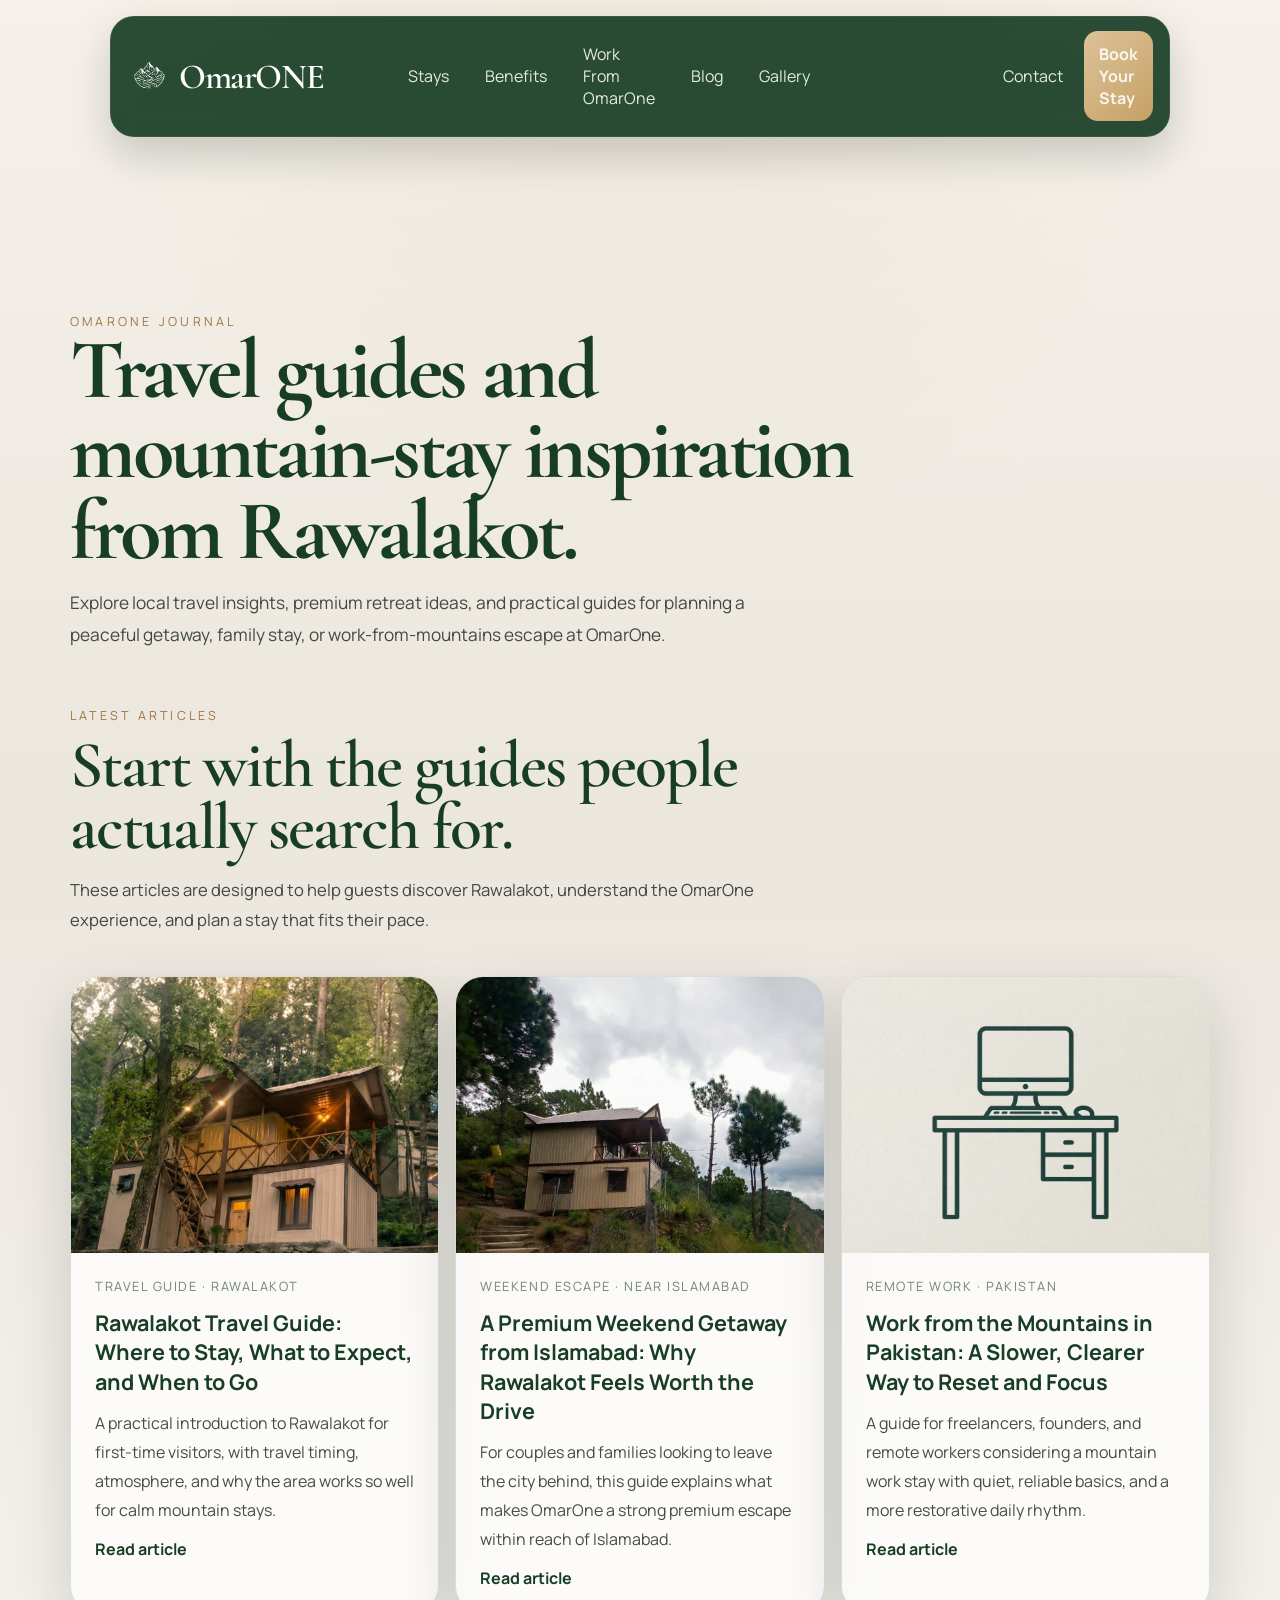
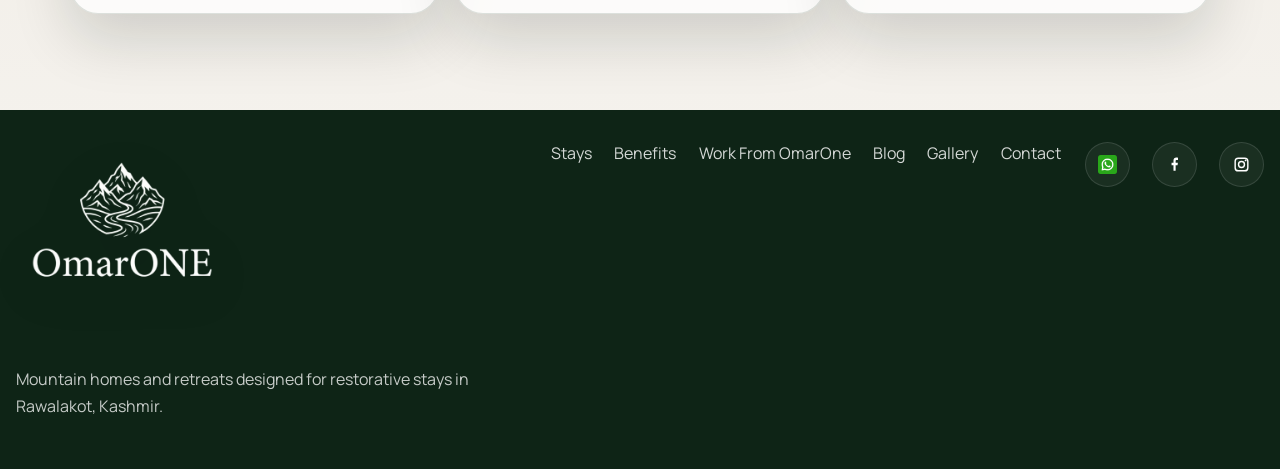
==== blog/index.html @ e8411994 "Add blog section and article pages" ====
<!DOCTYPE html>
<html lang="en-PK">
<head>
  <meta charset="UTF-8">
  <meta name="viewport" content="width=device-width, initial-scale=1.0">
  <title>OmarOne Blog | Rawalakot Guides, Luxury Stays & Mountain Retreat Ideas</title>
  <meta name="description" content="Read OmarOne guides on Rawalakot travel, luxury mountain stays, weekend getaways from Islamabad, and work-from-mountains life in Kashmir.">
  <link rel="canonical" href="https://www.omarone.com/blog/">
  <meta name="robots" content="index, follow, max-image-preview:large, max-snippet:-1, max-video-preview:-1">
  <meta property="og:site_name" content="OmarOne Mountain Homes & Retreats">
  <meta property="og:type" content="website">
  <meta property="og:locale" content="en_PK">
  <meta property="og:url" content="https://www.omarone.com/blog/">
  <meta property="og:title" content="OmarOne Blog | Rawalakot Guides, Luxury Stays & Mountain Retreat Ideas">
  <meta property="og:description" content="Explore local travel guides, premium stay inspiration, and mountain retreat ideas from OmarOne in Rawalakot, Kashmir.">
  <meta property="og:image" content="https://www.omarone.com/assets/website%20listing%20images/3,4/Untitled%20design/1.png">
  <meta property="og:image:alt" content="OmarOne cabin in Rawalakot surrounded by forest">
  <meta name="twitter:card" content="summary_large_image">
  <meta name="twitter:title" content="OmarOne Blog | Rawalakot Guides, Luxury Stays & Mountain Retreat Ideas">
  <meta name="twitter:description" content="Travel guides and premium mountain-stay inspiration from OmarOne in Rawalakot, Kashmir.">
  <meta name="twitter:image" content="https://www.omarone.com/assets/website%20listing%20images/3,4/Untitled%20design/1.png">
  <link rel="icon" href="../assets/just icon.png">
  <link rel="preconnect" href="https://fonts.googleapis.com">
  <link rel="preconnect" href="https://fonts.gstatic.com" crossorigin>
  <link href="https://fonts.googleapis.com/css2?family=Cormorant+Garamond:wght@400;500;600;700&family=Manrope:wght@400;500;600;700;800&display=swap" rel="stylesheet">
  <script type="application/ld+json">
    {
      "@context": "https://schema.org",
      "@type": "Blog",
      "@id": "https://www.omarone.com/blog/#blog",
      "url": "https://www.omarone.com/blog/",
      "name": "OmarOne Blog",
      "description": "Travel guides, retreat ideas, and Rawalakot stay inspiration from OmarOne Mountain Homes & Retreats.",
      "publisher": {
        "@type": "Organization",
        "name": "OmarOne Mountain Homes & Retreats",
        "url": "https://www.omarone.com/"
      }
    }
  </script>
  <link rel="stylesheet" href="../styles.css">
</head>
<body class="blog-page">
  <a class="skip-link" href="#main-content">Skip to content</a>

  <header class="site-header">
    <nav class="nav-shell" aria-label="Primary">
      <a class="brand-lockup" href="/" aria-label="OmarOne home">
        <img class="brand-lockup__icon" src="../assets/just icon.png" alt="">
        <span class="brand-lockup__text" aria-label="OmarOne">OmarONE</span>
      </a>

      <button
        class="nav-toggle"
        type="button"
        aria-expanded="false"
        aria-controls="site-menu"
        aria-label="Open navigation menu"
      >
        <span></span>
        <span></span>
        <span></span>
      </button>

      <div class="nav-links" id="site-menu">
        <a href="/#stays">Stays</a>
        <a href="/#benefits">Benefits</a>
        <a href="/#work-from-omarone">Work From OmarOne</a>
        <a href="/blog/">Blog</a>
        <a class="nav-link-button" href="https://omaronemountainhomes.pixieset.com/" target="_blank" rel="noreferrer" data-meta-track="gallery-open">Gallery</a>
        <a href="/#contact">Contact</a>
        <a class="nav-cta" href="https://wa.me/923324567825" target="_blank" rel="noreferrer" data-meta-track="whatsapp-click">Book Your Stay</a>
      </div>
    </nav>
  </header>

  <main id="main-content">
    <section class="blog-hero">
      <div class="blog-hero__copy">
        <p class="eyebrow">OmarOne Journal</p>
        <h1>Travel guides and mountain-stay inspiration from Rawalakot.</h1>
        <p>
          Explore local travel insights, premium retreat ideas, and practical guides for planning a peaceful getaway,
          family stay, or work-from-mountains escape at OmarOne.
        </p>
      </div>
    </section>

    <section class="section section--blog-index" aria-labelledby="blog-posts-title">
      <div class="section-heading">
        <p class="eyebrow">Latest articles</p>
        <h2 id="blog-posts-title">Start with the guides people actually search for.</h2>
        <p>
          These articles are designed to help guests discover Rawalakot, understand the OmarOne experience,
          and plan a stay that fits their pace.
        </p>
      </div>

      <div class="blog-grid">
        <article class="blog-card">
          <a class="blog-card__media" href="/blog/rawalakot-travel-guide/">
            <img src="../assets/website listing images/3,4/Untitled design/1.png" alt="OmarOne retreat cabin in Rawalakot forest" loading="lazy" decoding="async">
          </a>
          <div class="blog-card__body">
            <p class="blog-card__meta">Travel Guide · Rawalakot</p>
            <h3><a href="/blog/rawalakot-travel-guide/">Rawalakot Travel Guide: Where to Stay, What to Expect, and When to Go</a></h3>
            <p>
              A practical introduction to Rawalakot for first-time visitors, with travel timing, atmosphere, and
              why the area works so well for calm mountain stays.
            </p>
            <a class="text-link" href="/blog/rawalakot-travel-guide/">Read article</a>
          </div>
        </article>

        <article class="blog-card">
          <a class="blog-card__media" href="/blog/weekend-getaway-from-islamabad/">
            <img src="../assets/website listing images/3,4/Untitled design/5.png" alt="Mountain-side OmarOne cabin for a weekend escape" loading="lazy" decoding="async">
          </a>
          <div class="blog-card__body">
            <p class="blog-card__meta">Weekend Escape · Near Islamabad</p>
            <h3><a href="/blog/weekend-getaway-from-islamabad/">A Premium Weekend Getaway from Islamabad: Why Rawalakot Feels Worth the Drive</a></h3>
            <p>
              For couples and families looking to leave the city behind, this guide explains what makes OmarOne a
              strong premium escape within reach of Islamabad.
            </p>
            <a class="text-link" href="/blog/weekend-getaway-from-islamabad/">Read article</a>
          </div>
        </article>

        <article class="blog-card">
          <a class="blog-card__media" href="/blog/work-from-mountains-pakistan/">
            <img src="../assets/work from mountains.webp" alt="Remote work setup and mountain surroundings at OmarOne" loading="lazy" decoding="async">
          </a>
          <div class="blog-card__body">
            <p class="blog-card__meta">Remote Work · Pakistan</p>
            <h3><a href="/blog/work-from-mountains-pakistan/">Work from the Mountains in Pakistan: A Slower, Clearer Way to Reset and Focus</a></h3>
            <p>
              A guide for freelancers, founders, and remote workers considering a mountain work stay with quiet,
              reliable basics, and a more restorative daily rhythm.
            </p>
            <a class="text-link" href="/blog/work-from-mountains-pakistan/">Read article</a>
          </div>
        </article>
      </div>
    </section>
  </main>

  <footer class="site-footer">
    <div class="footer-brand">
      <img src="../assets/complete logo with icon.png" alt="OmarOne Mountain Homes & Retreats">
      <p>Mountain homes and retreats designed for restorative stays in Rawalakot, Kashmir.</p>
    </div>

    <div class="footer-links">
      <a href="/#stays">Stays</a>
      <a href="/#benefits">Benefits</a>
      <a href="/#work-from-omarone">Work From OmarOne</a>
      <a href="/blog/">Blog</a>
      <a class="footer-link-button" href="https://omaronemountainhomes.pixieset.com/" target="_blank" rel="noreferrer" data-meta-track="gallery-open">Gallery</a>
      <a href="/#contact">Contact</a>
    </div>

    <div class="footer-socials" aria-label="Social links">
      <a href="https://wa.me/923324567825" target="_blank" rel="noreferrer" aria-label="Contact on WhatsApp" data-meta-track="whatsapp-click">
        <img src="../assets/whatsapp.png" alt="">
      </a>
      <a href="https://www.facebook.com/OmarOneMountainHomes/" target="_blank" rel="noreferrer" aria-label="Visit OmarOne on Facebook">
        <img src="../assets/social-facebook.svg" alt="">
      </a>
      <a href="https://www.instagram.com/omaronemountainhomes/" target="_blank" rel="noreferrer" aria-label="Visit OmarOne on Instagram">
        <img src="../assets/social-instagram.svg" alt="">
      </a>
    </div>
  </footer>

  <script src="../script.js"></script>
</body>
</html>
---- styles.css ----
:root {
  --forest: #183d25;
  --forest-deep: #0e2416;
  --ivory: #ffffff;
  --linen: #e8e4dd;
  --gold: #c5a065;
  --gold-soft: #ddc399;
  --ink: #172019;
  --border: rgba(24, 61, 37, 0.14);
  --shadow: 0 24px 60px rgba(10, 24, 16, 0.16);
  --max-width: 1180px;
  --nav-height: 88px;
}

*,
*::before,
*::after {
  box-sizing: border-box;
}

html {
  scroll-behavior: smooth;
}

body {
  margin: 0;
  font-family: "Manrope", sans-serif;
  color: var(--ink);
  background:
    radial-gradient(circle at top, rgba(197, 160, 101, 0.09), transparent 26%),
    linear-gradient(180deg, #f5f1ea 0%, #ebe6de 40%, #f8f6f2 100%);
}

img {
  display: block;
  max-width: 100%;
}

a {
  color: inherit;
  text-decoration: none;
}

button,
a {
  -webkit-tap-highlight-color: transparent;
}

.skip-link {
  position: absolute;
  left: 1rem;
  top: -4rem;
  padding: 0.85rem 1rem;
  background: var(--forest);
  color: var(--ivory);
  border-radius: 999px;
  z-index: 20;
}

.skip-link:focus {
  top: 1rem;
}

.site-header {
  position: sticky;
  top: 0;
  z-index: 10;
  padding: 0.75rem 1rem;
}

.nav-shell {
  display: flex;
  align-items: center;
  justify-content: space-between;
  gap: 1rem;
  width: min(calc(100% - 2rem), 1060px);
  margin: 0 auto;
  min-height: var(--nav-height);
  padding: 0.9rem 1rem;
  background: rgba(24, 61, 37, 0.92);
  backdrop-filter: blur(14px);
  border: 1px solid rgba(255, 255, 255, 0.08);
  border-radius: 24px;
  box-shadow: 0 18px 40px rgba(10, 24, 16, 0.18);
}

.brand-lockup {
  display: inline-flex;
  align-items: center;
  gap: 0.55rem;
  min-width: 0;
  overflow: hidden;
}

.brand-lockup__icon {
  width: 2.7rem;
  height: 2.7rem;
  flex: 0 0 auto;
  object-fit: cover;
}

.brand-lockup__text {
  color: var(--ivory);
  font-family: "Cormorant Garamond", serif;
  font-size: 2.2rem;
  font-weight: 600;
  line-height: 1;
  letter-spacing: -0.04em;
  white-space: nowrap;
}

.nav-toggle {
  display: inline-flex;
  flex-direction: column;
  justify-content: center;
  gap: 0.3rem;
  width: 2.85rem;
  height: 2.85rem;
  border: 1px solid rgba(255, 255, 255, 0.12);
  border-radius: 999px;
  background: transparent;
  cursor: pointer;
}

.nav-toggle span {
  width: 1.2rem;
  height: 2px;
  margin: 0 auto;
  background: var(--ivory);
  border-radius: 999px;
  transition: transform 180ms ease, opacity 180ms ease;
}

.nav-links {
  position: absolute;
  top: calc(100% + 0.75rem);
  left: 1rem;
  right: 1rem;
  display: grid;
  gap: 0.5rem;
  padding: 0.85rem;
  background: rgba(14, 36, 22, 0.96);
  border: 1px solid rgba(255, 255, 255, 0.08);
  border-radius: 20px;
  box-shadow: var(--shadow);
  opacity: 0;
  pointer-events: none;
  transform: translateY(-0.4rem);
  transition: opacity 180ms ease, transform 180ms ease;
}

.nav-links a {
  color: rgba(255, 255, 255, 0.88);
  padding: 0.9rem 1rem;
  border-radius: 14px;
}

.nav-link-button,
.footer-link-button {
  appearance: none;
  border: 0;
  background: transparent;
  color: inherit;
  font: inherit;
  cursor: pointer;
}

.nav-link-button {
  color: rgba(255, 255, 255, 0.88);
  display: block;
  width: 100%;
  padding: 0.9rem 1rem;
  border-radius: 14px;
  text-align: left;
}

.nav-links a:hover,
.nav-links a:focus-visible,
.nav-link-button:hover,
.nav-link-button:focus-visible {
  background: rgba(255, 255, 255, 0.08);
  outline: none;
}

.nav-links.is-open {
  opacity: 1;
  pointer-events: auto;
  transform: translateY(0);
}

.nav-shell.nav-open .nav-toggle span:nth-child(1) {
  transform: translateY(0.32rem) rotate(45deg);
}

.nav-shell.nav-open .nav-toggle span:nth-child(2) {
  opacity: 0;
}

.nav-shell.nav-open .nav-toggle span:nth-child(3) {
  transform: translateY(-0.32rem) rotate(-45deg);
}

.nav-cta,
.button {
  display: inline-flex;
  align-items: center;
  justify-content: center;
  gap: 0.5rem;
  min-height: 3rem;
  padding: 0.95rem 1.4rem;
  border-radius: 999px;
  font-weight: 700;
  transition: transform 180ms ease, background-color 180ms ease, color 180ms ease, border-color 180ms ease;
}

.nav-cta,
.button--primary {
  background: linear-gradient(135deg, var(--gold-soft), var(--gold));
  color: var(--forest-deep);
}

.button--ghost {
  color: var(--ivory);
  background: rgba(255, 255, 255, 0.08);
  border: 1px solid rgba(255, 255, 255, 0.18);
}

.button:hover,
.button:focus-visible,
.nav-cta:hover,
.nav-cta:focus-visible {
  transform: translateY(-1px);
  outline: none;
}

.hero {
  position: relative;
  min-height: min(100svh, 58rem);
  margin: -6.5rem auto 0;
  padding: 9rem 1rem 2rem;
  display: grid;
  align-items: end;
}

.hero__backdrop {
  position: absolute;
  inset: 0;
  background:
    linear-gradient(180deg, rgba(10, 24, 16, 0.2) 0%, rgba(10, 24, 16, 0.68) 84%),
    linear-gradient(120deg, rgba(24, 61, 37, 0.35), rgba(197, 160, 101, 0.1)),
    url("assets/main banner.png") center center / cover no-repeat;
}

.hero__content,
.hero__details {
  position: relative;
  z-index: 1;
  max-width: var(--max-width);
  width: 100%;
  margin: 0 auto;
}

.hero__content {
  display: grid;
  justify-items: center;
  text-align: center;
  gap: 1rem;
  color: var(--ivory);
  padding: 5rem 0 2rem;
}

.hero__logo {
  width: min(15.5rem, 56vw);
  filter: drop-shadow(0 12px 24px rgba(0, 0, 0, 0.28));
}

.eyebrow {
  margin: 0;
  font-size: 0.78rem;
  letter-spacing: 0.26em;
  text-transform: uppercase;
  color: #9f7740;
}

.hero h1,
.section-heading h2,
.work-copy h2 {
  margin: 0;
  font-family: "Cormorant Garamond", serif;
  font-weight: 600;
  line-height: 0.95;
  letter-spacing: -0.03em;
}

.hero h1 {
  max-width: 12ch;
  font-size: clamp(3.25rem, 12vw, 6.8rem);
}

.hero__lead {
  max-width: 39rem;
  margin: 0;
  font-size: clamp(1rem, 2.2vw, 1.25rem);
  line-height: 1.75;
  color: rgba(255, 255, 255, 0.88);
}

.hero__actions {
  display: flex;
  flex-wrap: wrap;
  justify-content: center;
  gap: 0.75rem;
}

.hero__details {
  display: grid;
  gap: 0.65rem;
  padding: 1.1rem 1.2rem;
  max-width: min(100%, 31rem);
  margin-top: 2rem;
  color: rgba(255, 255, 255, 0.85);
  background: rgba(255, 255, 255, 0.08);
  border: 1px solid rgba(255, 255, 255, 0.1);
  border-radius: 24px;
  backdrop-filter: blur(12px);
}

.hero__details p {
  margin: 0;
}

.hero-gallery {
  position: relative;
  z-index: 1;
  max-width: var(--max-width);
  margin: 0 auto;
  padding: 1.5rem 1rem;
  background: var(--linen);
}

.hero-gallery__track {
  display: grid;
  grid-auto-flow: column;
  grid-auto-columns: clamp(12.5rem, 32vw, 16rem);
  gap: 0.9rem;
  overflow-x: auto;
  padding: 0.15rem 0 0.5rem;
  scroll-snap-type: x mandatory;
  scrollbar-width: none;
  -ms-overflow-style: none;
}

.hero-gallery__track::-webkit-scrollbar {
  display: none;
}

.hero-gallery__item {
  margin: 0;
  aspect-ratio: 3 / 4;
  overflow: hidden;
  border-radius: 28px;
  scroll-snap-align: start;
  box-shadow: var(--shadow);
  background: rgba(255, 255, 255, 0.65);
}

.hero-gallery__item img {
  width: 100%;
  height: 100%;
  object-fit: cover;
}

.section {
  max-width: var(--max-width);
  margin: 0 auto;
  padding: 4.5rem 1rem;
}

.section-heading {
  max-width: 44rem;
  margin-bottom: 2.5rem;
}

.section-heading h2,
.work-copy h2 {
  font-size: clamp(2.4rem, 7vw, 4.1rem);
  color: var(--forest);
}

.section-heading .eyebrow {
  margin-bottom: 0.6rem;
}

.section-heading h2 + p {
  margin-top: 1rem;
}

.section-heading p:not(.eyebrow),
.work-copy p {
  font-size: 1.04rem;
  line-height: 1.85;
  color: rgba(23, 32, 25, 0.8);
}

.stay-grid,
.benefit-grid,
.contact-grid {
  display: grid;
  gap: 1rem;
}

.stay-card,
.benefit-card,
.contact-card,
.amenities-card {
  padding: 1.5rem;
  background: rgba(255, 255, 255, 0.7);
  border: 1px solid var(--border);
  border-radius: 28px;
  box-shadow: var(--shadow);
}

.stay-card {
  position: relative;
  overflow: hidden;
  min-height: 17rem;
  background:
    linear-gradient(180deg, rgba(255, 255, 255, 0.8), rgba(255, 255, 255, 0.92)),
    radial-gradient(circle at top right, rgba(197, 160, 101, 0.16), transparent 40%);
}

.stay-card__index {
  margin: 0 0 2rem;
  font-family: "Cormorant Garamond", serif;
  font-size: 3rem;
  line-height: 1;
  color: rgba(197, 160, 101, 0.75);
}

.stay-card h3,
.benefit-card h3,
.contact-card h3,
.amenities-card h3 {
  margin: 0 0 0.75rem;
  font-size: 1.3rem;
  color: var(--forest);
}

.contact-card__icon {
  width: 2.6rem;
  height: 2.6rem;
  margin-bottom: 0.9rem;
}

.stay-card p:last-child,
.benefit-card p,
.contact-card p {
  margin: 0;
  line-height: 1.8;
  color: rgba(23, 32, 25, 0.8);
}

.contact-card--link {
  display: block;
  transition: transform 180ms ease, box-shadow 180ms ease, border-color 180ms ease;
}

.contact-card--link:hover,
.contact-card--link:focus-visible {
  transform: translateY(-2px);
  border-color: rgba(197, 160, 101, 0.5);
  box-shadow: 0 26px 65px rgba(10, 24, 16, 0.2);
  outline: none;
}

.section--benefits {
  position: relative;
}

.section--benefits::before {
  content: "";
  position: absolute;
  inset: 1.5rem 0;
  background: linear-gradient(135deg, rgba(24, 61, 37, 0.98), rgba(14, 36, 22, 0.92));
  border-radius: 36px;
  z-index: -1;
}

.section--benefits .section-heading h2,
.section--benefits .eyebrow {
  color: var(--ivory);
}

.benefit-card {
  background: rgba(255, 255, 255, 0.08);
  border-color: rgba(255, 255, 255, 0.12);
  color: var(--ivory);
}

.benefit-card img {
  width: 3rem;
  height: 3rem;
  margin-bottom: 1rem;
}

.benefit-card h3 {
  color: var(--ivory);
}

.benefit-card p {
  color: rgba(255, 255, 255, 0.78);
}

.work-layout {
  display: grid;
  gap: 1rem;
  align-items: center;
}

.work-side {
  display: grid;
  gap: 1rem;
}

.work-visual {
  margin: 0;
  overflow: hidden;
  min-height: 18rem;
  border-radius: 30px;
  box-shadow: var(--shadow);
}

.work-visual img {
  width: 100%;
  height: 100%;
  min-height: 18rem;
  object-fit: cover;
}

.amenities-card {
  background:
    linear-gradient(180deg, rgba(24, 61, 37, 0.96), rgba(14, 36, 22, 1)),
    radial-gradient(circle at top, rgba(197, 160, 101, 0.18), transparent 36%);
  color: var(--ivory);
}

.amenities-card h3 {
  color: var(--ivory);
}

.amenities-list {
  margin: 0;
  padding: 0;
  list-style: none;
  display: grid;
  gap: 0.85rem;
}

.amenities-list li {
  display: flex;
  align-items: center;
  gap: 0.7rem;
  line-height: 1.7;
}

.amenities-list li::before {
  content: "";
  width: 0.55rem;
  height: 0.55rem;
  border-radius: 999px;
  background: var(--gold);
  box-shadow: 0 0 0 5px rgba(197, 160, 101, 0.16);
}

.text-link,
.contact-card a {
  color: var(--forest);
  font-weight: 700;
}

.site-footer {
  display: grid;
  gap: 1.5rem;
  padding: 2rem 1rem 3rem;
  background: var(--forest-deep);
  color: rgba(255, 255, 255, 0.76);
}

.site-footer > * {
  max-width: var(--max-width);
  width: 100%;
  margin: 0 auto;
}

.footer-brand {
  display: grid;
  gap: 1rem;
}

.footer-brand img {
  width: min(13rem, 50vw);
  filter: drop-shadow(0 12px 24px rgba(0, 0, 0, 0.2));
}

.footer-brand p {
  margin: 0;
  max-width: 30rem;
  line-height: 1.7;
}

.footer-links,
.footer-socials {
  display: flex;
  flex-wrap: wrap;
  gap: 1rem 1.4rem;
}

.footer-links a,
.footer-socials a,
.footer-link-button {
  color: rgba(255, 255, 255, 0.82);
}

.footer-link-button {
  padding: 0;
}

.footer-socials a {
  display: inline-flex;
  align-items: center;
  justify-content: center;
  width: 2.8rem;
  height: 2.8rem;
  border-radius: 999px;
  border: 1px solid rgba(255, 255, 255, 0.12);
  background: rgba(255, 255, 255, 0.05);
  transition: transform 180ms ease, background-color 180ms ease, border-color 180ms ease;
}

.footer-socials a:hover,
.footer-socials a:focus-visible {
  background: rgba(197, 160, 101, 0.14);
  border-color: rgba(197, 160, 101, 0.45);
  transform: translateY(-1px);
  outline: none;
}

.footer-socials img {
  width: 1.2rem;
  height: 1.2rem;
  object-fit: contain;
}

.lightbox {
  position: fixed;
  inset: 0;
  z-index: 30;
  display: none;
  align-items: center;
  justify-content: center;
  padding: 1.25rem;
  background: rgba(7, 16, 10, 0.88);
  backdrop-filter: blur(10px);
}

.lightbox.is-open {
  display: flex;
}

.lightbox__figure {
  margin: 0;
  max-width: min(92vw, 1100px);
  max-height: 82vh;
  display: grid;
  gap: 0.85rem;
  justify-items: center;
}

.lightbox__image {
  max-width: 100%;
  max-height: 74vh;
  border-radius: 24px;
  box-shadow: 0 28px 80px rgba(0, 0, 0, 0.35);
}

.lightbox__caption {
  display: none;
}

.lightbox__hint {
  margin: 0;
  padding: 0.55rem 0.9rem;
  border-radius: 999px;
  color: rgba(255, 255, 255, 0.84);
  font-size: 0.82rem;
  letter-spacing: 0.04em;
  text-transform: uppercase;
  background: rgba(255, 255, 255, 0.08);
}

.lightbox__close,
.lightbox__nav {
  position: absolute;
  display: inline-flex;
  align-items: center;
  justify-content: center;
  width: 3rem;
  height: 3rem;
  border: 1px solid rgba(255, 255, 255, 0.14);
  border-radius: 999px;
  background: rgba(255, 255, 255, 0.08);
  color: var(--ivory);
  cursor: pointer;
}

.lightbox__close {
  top: 1rem;
  right: 1rem;
  font-size: 1.7rem;
}

.lightbox__nav {
  top: 50%;
  transform: translateY(-50%);
  font-size: 2rem;
}

.lightbox__nav--prev {
  left: 1rem;
}

.lightbox__nav--next {
  right: 1rem;
}

@media (min-width: 720px) {
  .site-header {
    padding: 1rem 1.25rem;
  }

  .nav-toggle {
    display: none;
  }

  .nav-links {
    position: static;
    display: flex;
    align-items: center;
    gap: 0.35rem;
    padding: 0;
    opacity: 1;
    pointer-events: auto;
    transform: none;
    background: transparent;
    border: 0;
    box-shadow: none;
  }

  .nav-links a {
    padding: 0.75rem 0.95rem;
  }

  .nav-link-button {
    padding: 0.75rem 0.95rem;
  }

  .hero {
    padding-inline: 1.25rem;
  }

  .hero-gallery {
    padding: 2rem 1.25rem;
  }

  .hero-gallery__track {
    grid-auto-columns: clamp(14rem, 24vw, 17rem);
  }

  .hero__details {
    grid-template-columns: repeat(3, minmax(0, 1fr));
    max-width: 100%;
  }

  .stay-grid,
  .benefit-grid,
  .contact-grid {
    grid-template-columns: repeat(3, minmax(0, 1fr));
  }

  .work-layout {
    grid-template-columns: 1.25fr 0.9fr;
  }

  .site-footer {
    grid-template-columns: 1.2fr auto auto;
    align-items: start;
  }

  .site-footer > * {
    margin: 0;
  }
}

@media (min-width: 1040px) {
  .section {
    padding: 6rem 1.25rem;
  }

  .hero__content {
    padding-top: 8rem;
  }

  .stay-card,
  .benefit-card,
  .contact-card,
  .amenities-card {
    padding: 2rem;
  }
}

@media (max-width: 719px) {
  .site-header {
    padding-inline: 0.75rem;
  }

  .nav-cta {
    width: 100%;
  }

  .nav-shell {
    width: min(calc(100% - 1.5rem), 32rem);
    min-height: 3.9rem;
    padding: 0.55rem 0.8rem;
    border-radius: 20px;
  }

  .brand-lockup {
    gap: 0.45rem;
  }

  .brand-lockup__icon {
    width: 2rem;
    height: 2rem;
  }

  .brand-lockup__text {
    font-size: clamp(2rem, 6vw, 2.35rem);
  }

  .nav-toggle {
    width: 2.65rem;
    height: 2.65rem;
  }

  .hero {
    min-height: 44rem;
  }

  .hero__backdrop {
    background-position: 60% center;
  }

  .hero-gallery {
    padding: 1.35rem 0.85rem;
  }

  .hero-gallery__track {
    grid-auto-columns: minmax(13.5rem, 63vw);
    gap: 0.85rem;
    padding-bottom: 0.5rem;
  }

  .hero-gallery__item {
    border-radius: 24px;
  }

  .site-footer {
    gap: 1rem;
  }

  .footer-brand {
    gap: 0.85rem;
  }

  .footer-socials {
    order: 2;
    margin-top: -0.15rem;
  }

  .footer-links {
    order: 3;
  }

  .lightbox__nav {
    top: auto;
    bottom: 1rem;
    transform: none;
  }

  .lightbox__nav--prev {
    left: calc(50% - 3.8rem);
  }

  .lightbox__nav--next {
    right: calc(50% - 3.8rem);
  }

  .lightbox__hint {
    display: inline-flex;
  }
}

@media (prefers-reduced-motion: reduce) {
  html {
    scroll-behavior: auto;
  }

  *,
  *::before,
  *::after {
    animation-duration: 0.01ms !important;
    animation-iteration-count: 1 !important;
    transition-duration: 0.01ms !important;
  }
}

.blog-hero,
.article-shell {
  max-width: var(--max-width);
  margin: 0 auto;
  padding: 2rem 1rem 0;
}

.blog-hero__copy {
  max-width: 52rem;
  padding: 8rem 0 1.5rem;
}

.blog-hero__copy h1,
.article-hero h1 {
  margin: 0;
  font-family: "Cormorant Garamond", serif;
  font-size: clamp(3rem, 9vw, 5.3rem);
  line-height: 0.95;
  letter-spacing: -0.04em;
  color: var(--forest);
}

.blog-hero__copy p:last-child,
.article-lead {
  margin: 1rem 0 0;
  max-width: 44rem;
  font-size: 1.08rem;
  line-height: 1.85;
  color: rgba(23, 32, 25, 0.8);
}

.section--blog-index {
  padding-top: 2rem;
}

.blog-grid {
  display: grid;
  gap: 1rem;
}

.blog-card {
  overflow: hidden;
  border: 1px solid var(--border);
  border-radius: 28px;
  background: rgba(255, 255, 255, 0.74);
  box-shadow: var(--shadow);
}

.blog-card__media img {
  width: 100%;
  aspect-ratio: 4 / 3;
  object-fit: cover;
}

.blog-card__body {
  display: grid;
  gap: 0.85rem;
  padding: 1.5rem;
}

.blog-card__meta {
  margin: 0;
  font-size: 0.8rem;
  letter-spacing: 0.12em;
  text-transform: uppercase;
  color: rgba(24, 61, 37, 0.62);
}

.blog-card__body h3 {
  margin: 0;
  font-size: 1.35rem;
  line-height: 1.35;
  color: var(--forest);
}

.blog-card__body p:last-of-type {
  margin: 0;
  line-height: 1.8;
  color: rgba(23, 32, 25, 0.8);
}

.breadcrumb {
  display: flex;
  flex-wrap: wrap;
  gap: 0.45rem;
  align-items: center;
  padding-top: 7.6rem;
  font-size: 0.95rem;
  color: rgba(23, 32, 25, 0.64);
}

.article-hero {
  display: grid;
  gap: 1rem;
  padding: 1rem 0 2rem;
}

.article-meta {
  display: flex;
  flex-wrap: wrap;
  gap: 0.8rem 1.2rem;
  font-size: 0.92rem;
  color: rgba(23, 32, 25, 0.64);
}

.article-image {
  margin: 0;
  overflow: hidden;
  border-radius: 32px;
  box-shadow: var(--shadow);
}

.article-image img {
  width: 100%;
  max-height: 42rem;
  object-fit: cover;
}

.article-prose {
  max-width: 48rem;
  display: grid;
  gap: 1rem;
  padding-bottom: 4rem;
}

.article-prose h2 {
  margin: 1.2rem 0 0;
  font-family: "Cormorant Garamond", serif;
  font-size: clamp(2rem, 5vw, 3rem);
  line-height: 1;
  color: var(--forest);
}

.article-prose p,
.article-prose li {
  margin: 0;
  font-size: 1.05rem;
  line-height: 1.9;
  color: rgba(23, 32, 25, 0.82);
}

.article-callout {
  display: grid;
  gap: 0.9rem;
  padding: 1.6rem;
  border: 1px solid var(--border);
  border-radius: 28px;
  background: rgba(255, 255, 255, 0.76);
  box-shadow: var(--shadow);
}

.article-callout h2 {
  margin-top: 0;
}

.article-links {
  margin: 0;
  padding-left: 1.25rem;
  display: grid;
  gap: 0.7rem;
}

@media (min-width: 720px) {
  .blog-grid {
    grid-template-columns: repeat(3, minmax(0, 1fr));
  }

  .blog-hero,
  .article-shell {
    padding-inline: 1.25rem;
  }
}

@media (max-width: 719px) {
  .blog-hero__copy {
    padding-top: 7rem;
  }

  .article-shell {
    padding-top: 0;
  }

  .breadcrumb {
    padding-top: 6.6rem;
  }
}
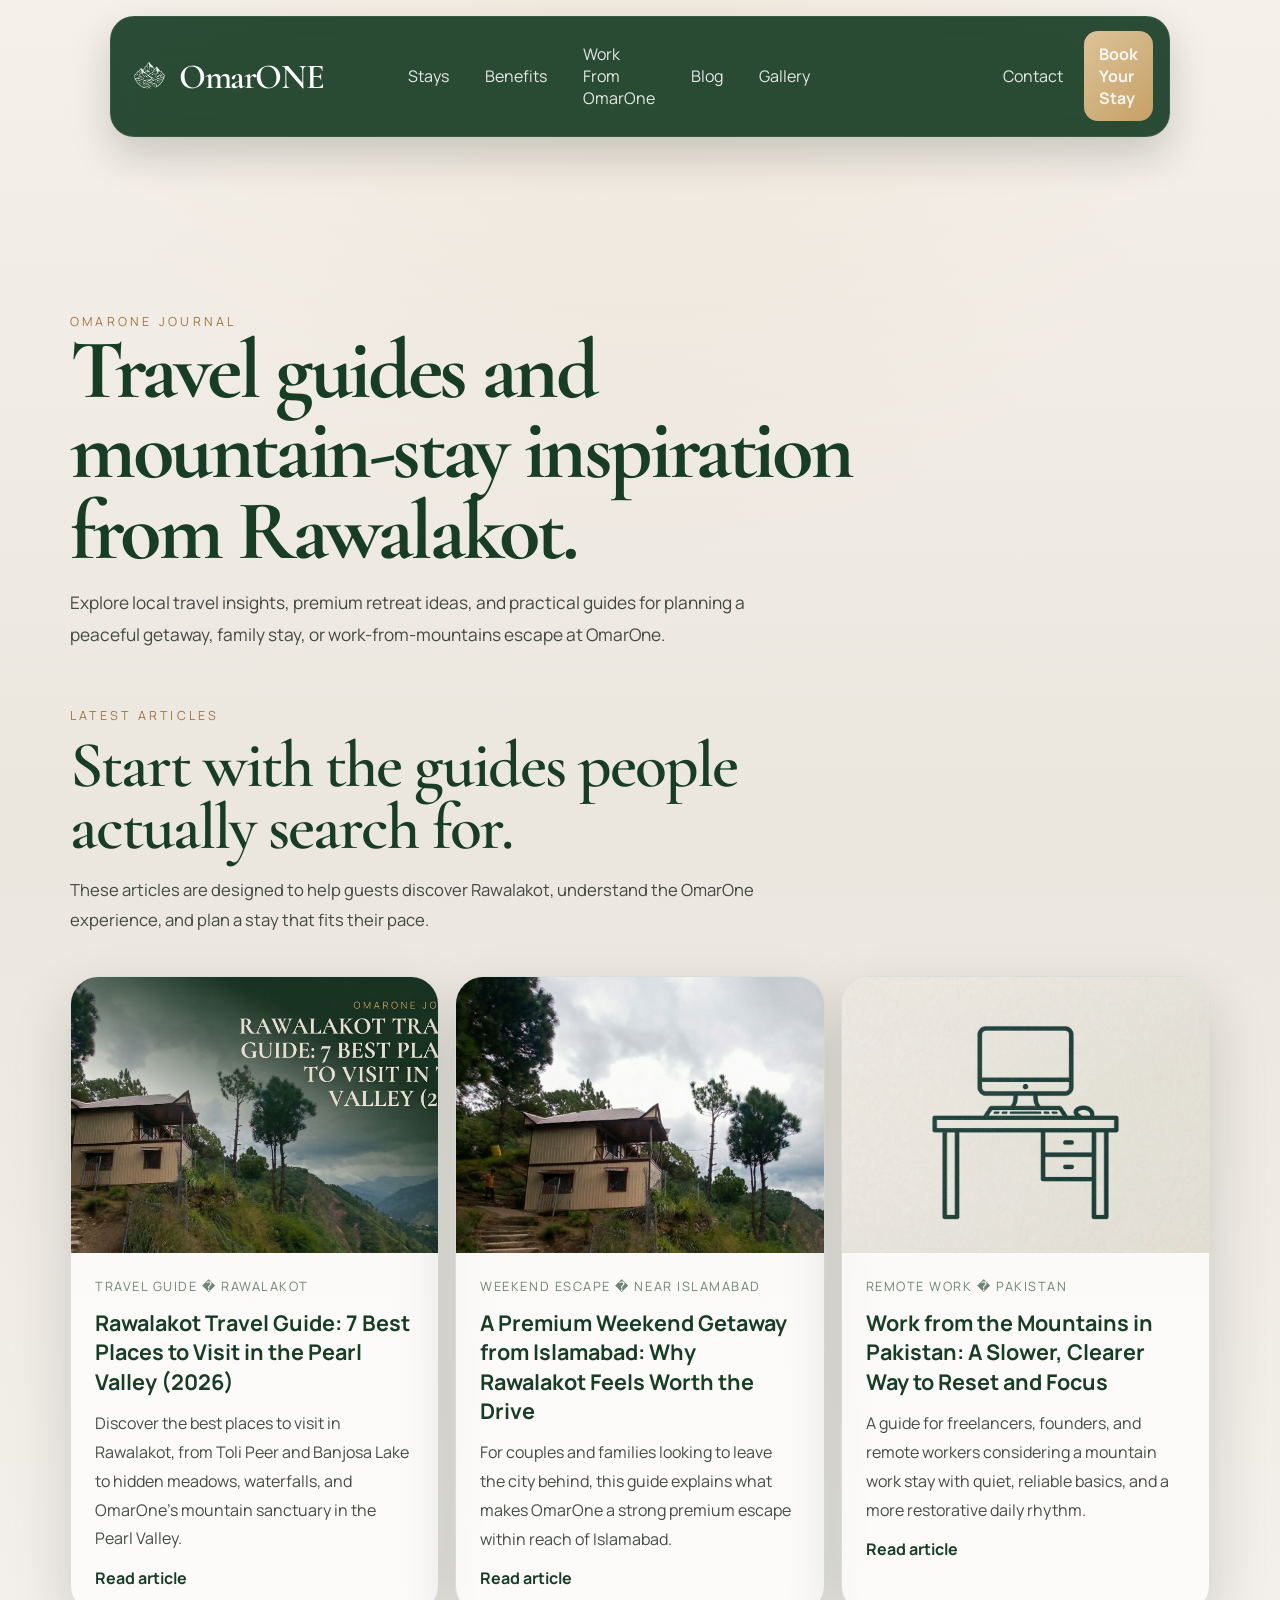
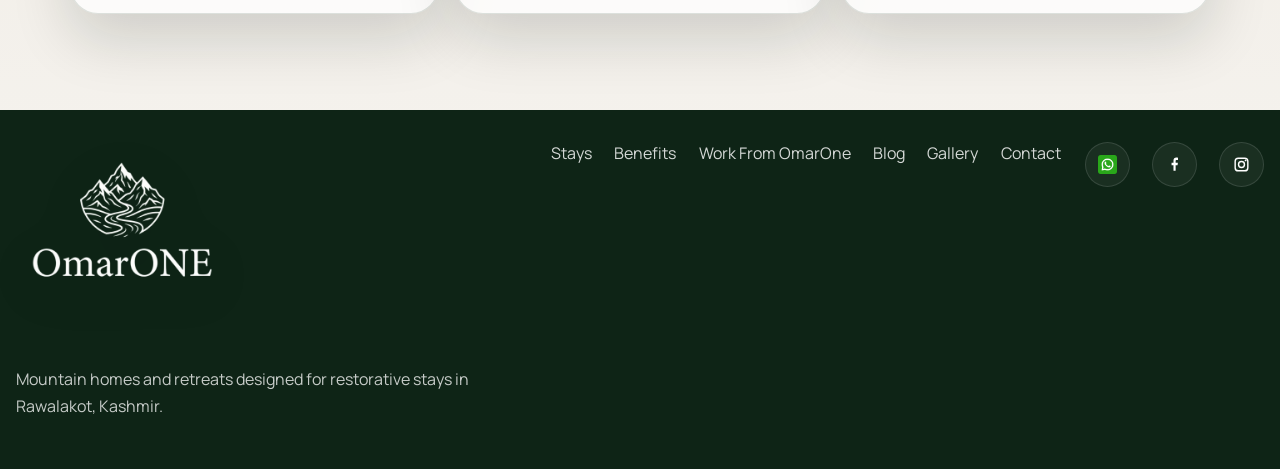
==== commit ca778e82: "Add Rawalakot mountain homes blog image" ====
--- a/blog/index.html
+++ b/blog/index.html
@@ -13,12 +13,12 @@
   <meta property="og:url" content="https://www.omarone.com/blog/">
   <meta property="og:title" content="OmarOne Blog | Rawalakot Guides, Luxury Stays & Mountain Retreat Ideas">
   <meta property="og:description" content="Explore local travel guides, premium stay inspiration, and mountain retreat ideas from OmarOne in Rawalakot, Kashmir.">
-  <meta property="og:image" content="https://www.omarone.com/assets/website%20listing%20images/3,4/Untitled%20design/1.png">
-  <meta property="og:image:alt" content="OmarOne cabin in Rawalakot surrounded by forest">
+  <meta property="og:image" content="https://www.omarone.com/blog/blog-images/march/rawalakot/rawalakot_omarone_mountain_homes_blog_001.jpg">
+  <meta property="og:image:alt" content="OmarOne mountain home in Rawalakot surrounded by pine forest">
   <meta name="twitter:card" content="summary_large_image">
   <meta name="twitter:title" content="OmarOne Blog | Rawalakot Guides, Luxury Stays & Mountain Retreat Ideas">
   <meta name="twitter:description" content="Travel guides and premium mountain-stay inspiration from OmarOne in Rawalakot, Kashmir.">
-  <meta name="twitter:image" content="https://www.omarone.com/assets/website%20listing%20images/3,4/Untitled%20design/1.png">
+  <meta name="twitter:image" content="https://www.omarone.com/blog/blog-images/march/rawalakot/rawalakot_omarone_mountain_homes_blog_001.jpg">
   <link rel="icon" href="../assets/just icon.png">
   <link rel="preconnect" href="https://fonts.googleapis.com">
   <link rel="preconnect" href="https://fonts.gstatic.com" crossorigin>
@@ -99,14 +99,14 @@
       <div class="blog-grid">
         <article class="blog-card">
           <a class="blog-card__media" href="/blog/rawalakot-travel-guide/">
-            <img src="../assets/website listing images/3,4/Untitled design/1.png" alt="OmarOne retreat cabin in Rawalakot forest" loading="lazy" decoding="async">
+            <img src="./blog-images/march/rawalakot/rawalakot_omarone_mountain_homes_blog_001.jpg" alt="OmarOne mountain home in Rawalakot surrounded by pine forest" loading="lazy" decoding="async">
           </a>
           <div class="blog-card__body">
-            <p class="blog-card__meta">Travel Guide · Rawalakot</p>
-            <h3><a href="/blog/rawalakot-travel-guide/">Rawalakot Travel Guide: Where to Stay, What to Expect, and When to Go</a></h3>
+            <p class="blog-card__meta">Travel Guide � Rawalakot</p>
+            <h3><a href="/blog/rawalakot-travel-guide/">Rawalakot Travel Guide: 7 Best Places to Visit in the Pearl Valley (2026)</a></h3>
             <p>
-              A practical introduction to Rawalakot for first-time visitors, with travel timing, atmosphere, and
-              why the area works so well for calm mountain stays.
+              Discover the best places to visit in Rawalakot, from Toli Peer and Banjosa Lake to hidden meadows,
+              waterfalls, and OmarOne's mountain sanctuary in the Pearl Valley.
             </p>
             <a class="text-link" href="/blog/rawalakot-travel-guide/">Read article</a>
           </div>
@@ -117,7 +117,7 @@
             <img src="../assets/website listing images/3,4/Untitled design/5.png" alt="Mountain-side OmarOne cabin for a weekend escape" loading="lazy" decoding="async">
           </a>
           <div class="blog-card__body">
-            <p class="blog-card__meta">Weekend Escape · Near Islamabad</p>
+            <p class="blog-card__meta">Weekend Escape � Near Islamabad</p>
             <h3><a href="/blog/weekend-getaway-from-islamabad/">A Premium Weekend Getaway from Islamabad: Why Rawalakot Feels Worth the Drive</a></h3>
             <p>
               For couples and families looking to leave the city behind, this guide explains what makes OmarOne a
@@ -132,7 +132,7 @@
             <img src="../assets/work from mountains.webp" alt="Remote work setup and mountain surroundings at OmarOne" loading="lazy" decoding="async">
           </a>
           <div class="blog-card__body">
-            <p class="blog-card__meta">Remote Work · Pakistan</p>
+            <p class="blog-card__meta">Remote Work � Pakistan</p>
             <h3><a href="/blog/work-from-mountains-pakistan/">Work from the Mountains in Pakistan: A Slower, Clearer Way to Reset and Focus</a></h3>
             <p>
               A guide for freelancers, founders, and remote workers considering a mountain work stay with quiet,
